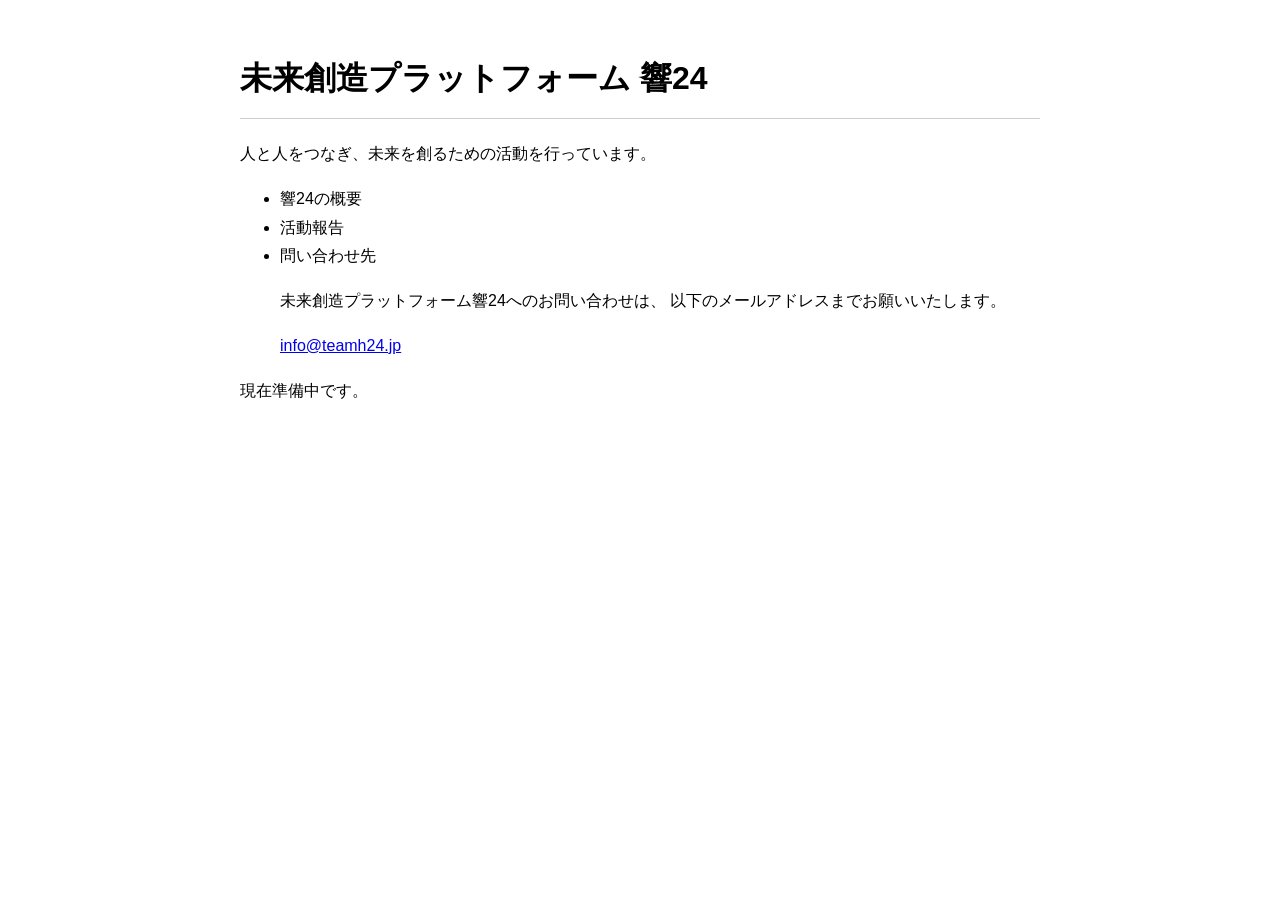
==== index.html @ a9df4971 "Update index.html" ====
<!DOCTYPE html>
<html lang="ja">
<head>
<meta charset="utf-8">
<title>未来創造プラットフォーム 響24</title>
<style>
body {
  font-family: sans-serif;
  max-width: 800px;
  margin: 50px auto;
  padding: 0 20px;
  line-height: 1.8;
}
h1 {
  border-bottom: 1px solid #ccc;
  padding-bottom: 10px;
}
</style>
</head>
<body>

<h1>未来創造プラットフォーム 響24</h1>

<p>
人と人をつなぎ、未来を創るための活動を行っています。
</p>

<ul>
<li>響24の概要</li>
<li>活動報告</li>
<li>問い合わせ先</li>
<p>
未来創造プラットフォーム響24へのお問い合わせは、
以下のメールアドレスまでお願いいたします。
</p>
<p>
<a href="mailto:info@teamhbk24.jp">
info@teamh24.jp
</a>
</p>
</ul>

<p>
現在準備中です。
</p>

</body>
</html>
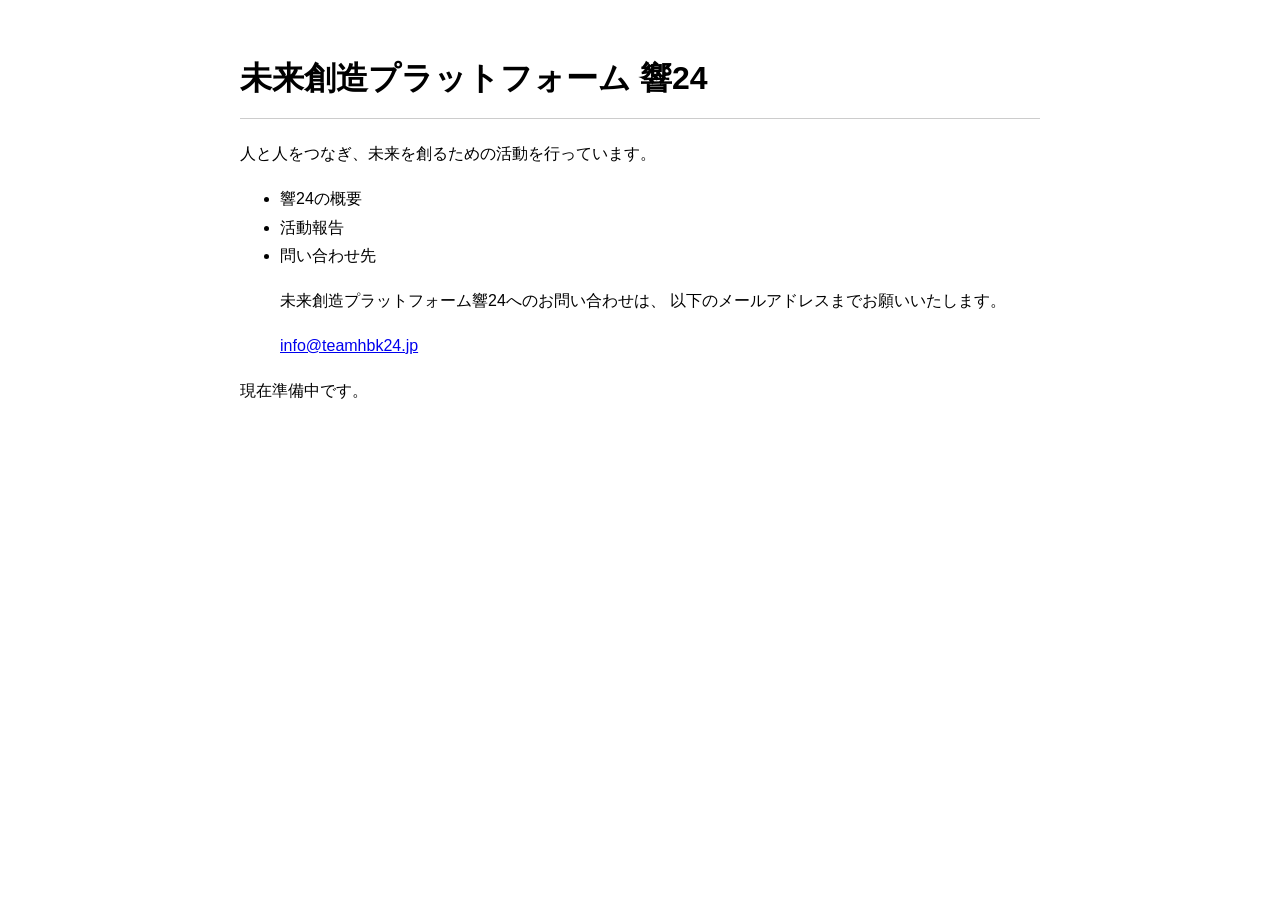
==== commit 0ad3cc65: "Update index.html" ====
--- a/index.html
+++ b/index.html
@@ -35,7 +35,7 @@
 </p>
 <p>
 <a href="mailto:info@teamhbk24.jp">
-info@teamh24.jp
+info@teamhbk24.jp
 </a>
 </p>
 </ul>
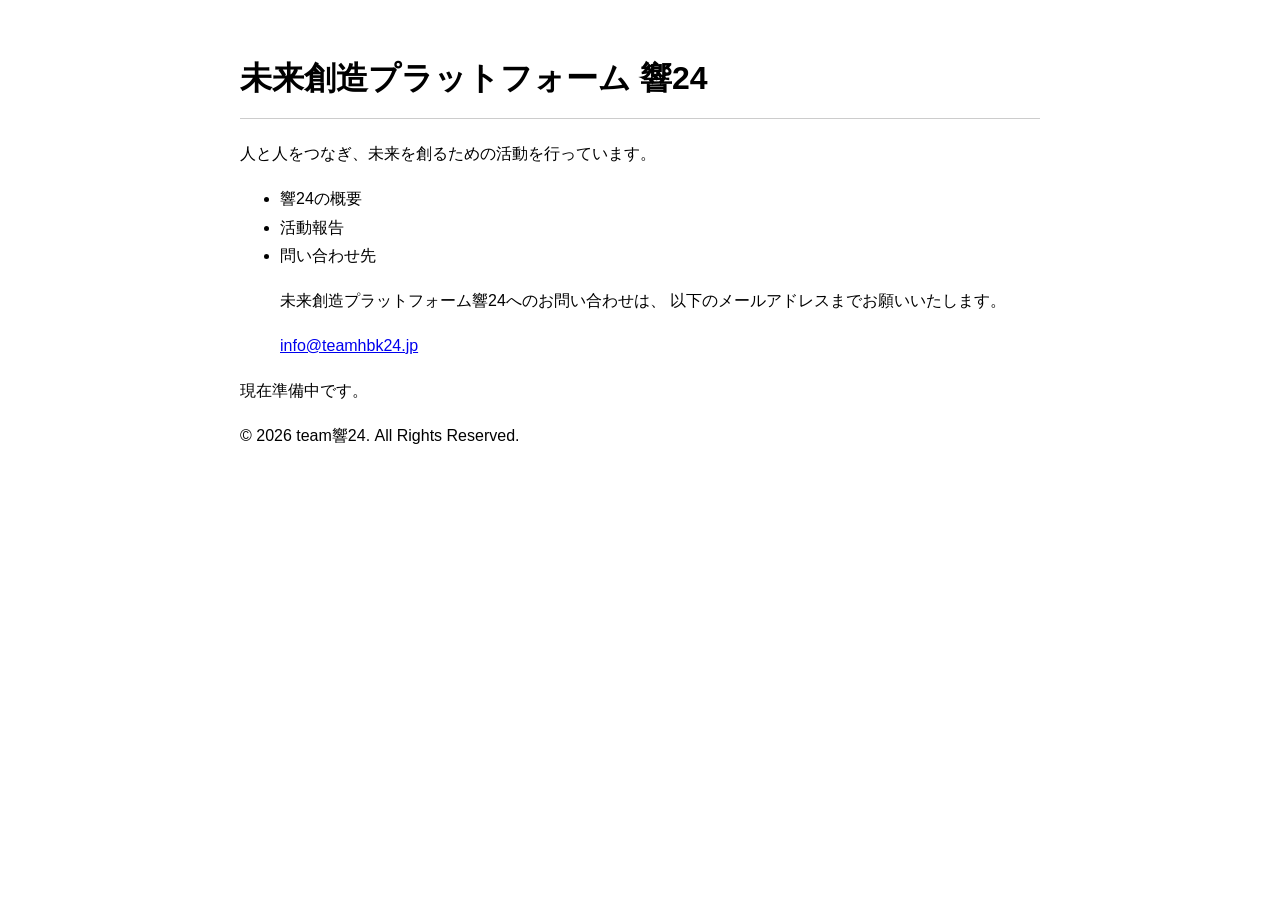
==== commit 75977ddb: "Update index.html" ====
--- a/index.html
+++ b/index.html
@@ -44,5 +44,9 @@
 現在準備中です。
 </p>
 
+<footer>
+  <p>© 2026 team響24. All Rights Reserved.</p>
+</footer>
+
 </body>
 </html>
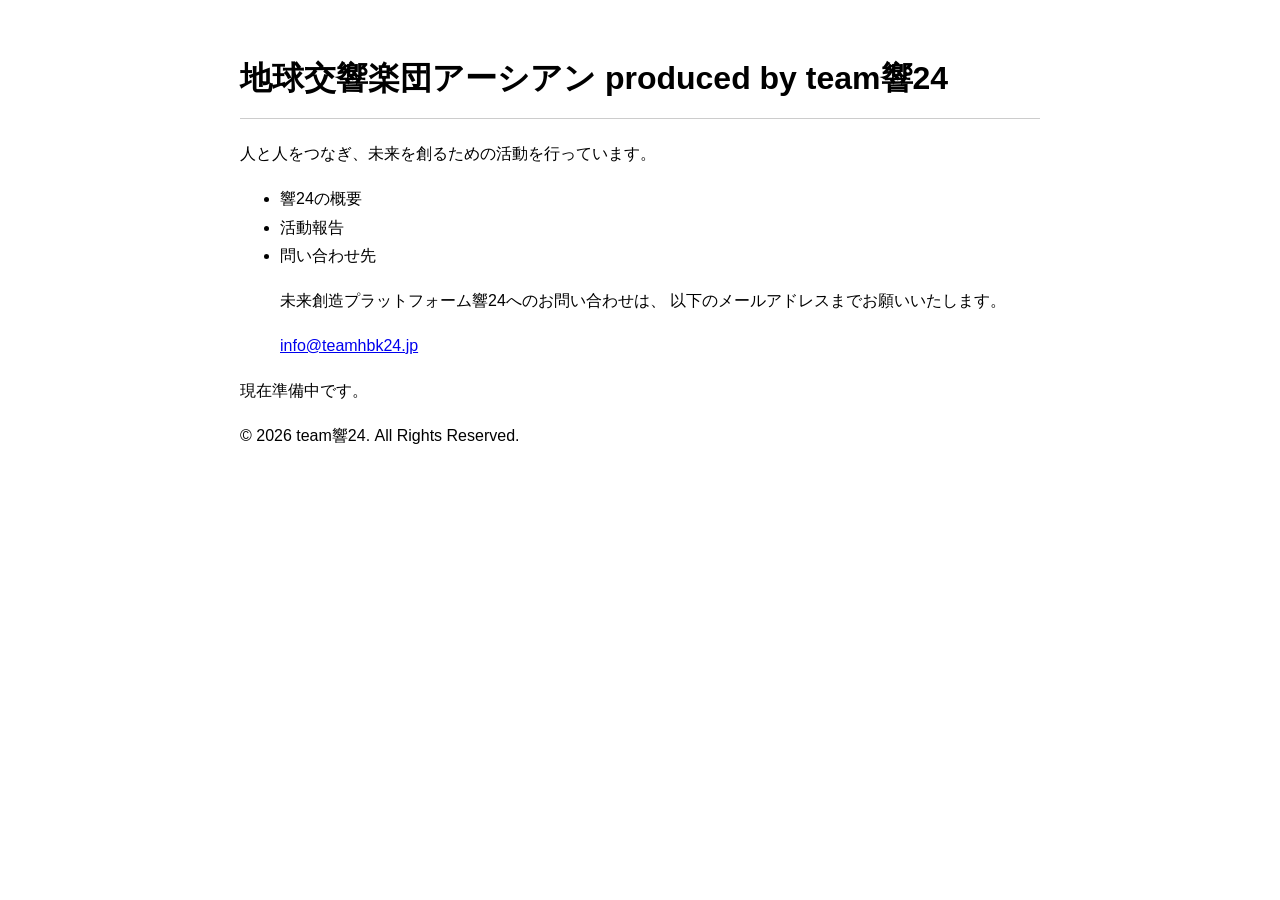
==== commit c7f743e2: "Update index.html" ====
--- a/index.html
+++ b/index.html
@@ -2,7 +2,7 @@
 <html lang="ja">
 <head>
 <meta charset="utf-8">
-<title>未来創造プラットフォーム 響24</title>
+<title>地球交響楽団アーシアン produced by team響24</title>
 <style>
 body {
   font-family: sans-serif;
@@ -19,7 +19,7 @@
 </head>
 <body>
 
-<h1>未来創造プラットフォーム 響24</h1>
+<h1>地球交響楽団アーシアン produced by team響24</h1>
 
 <p>
 人と人をつなぎ、未来を創るための活動を行っています。
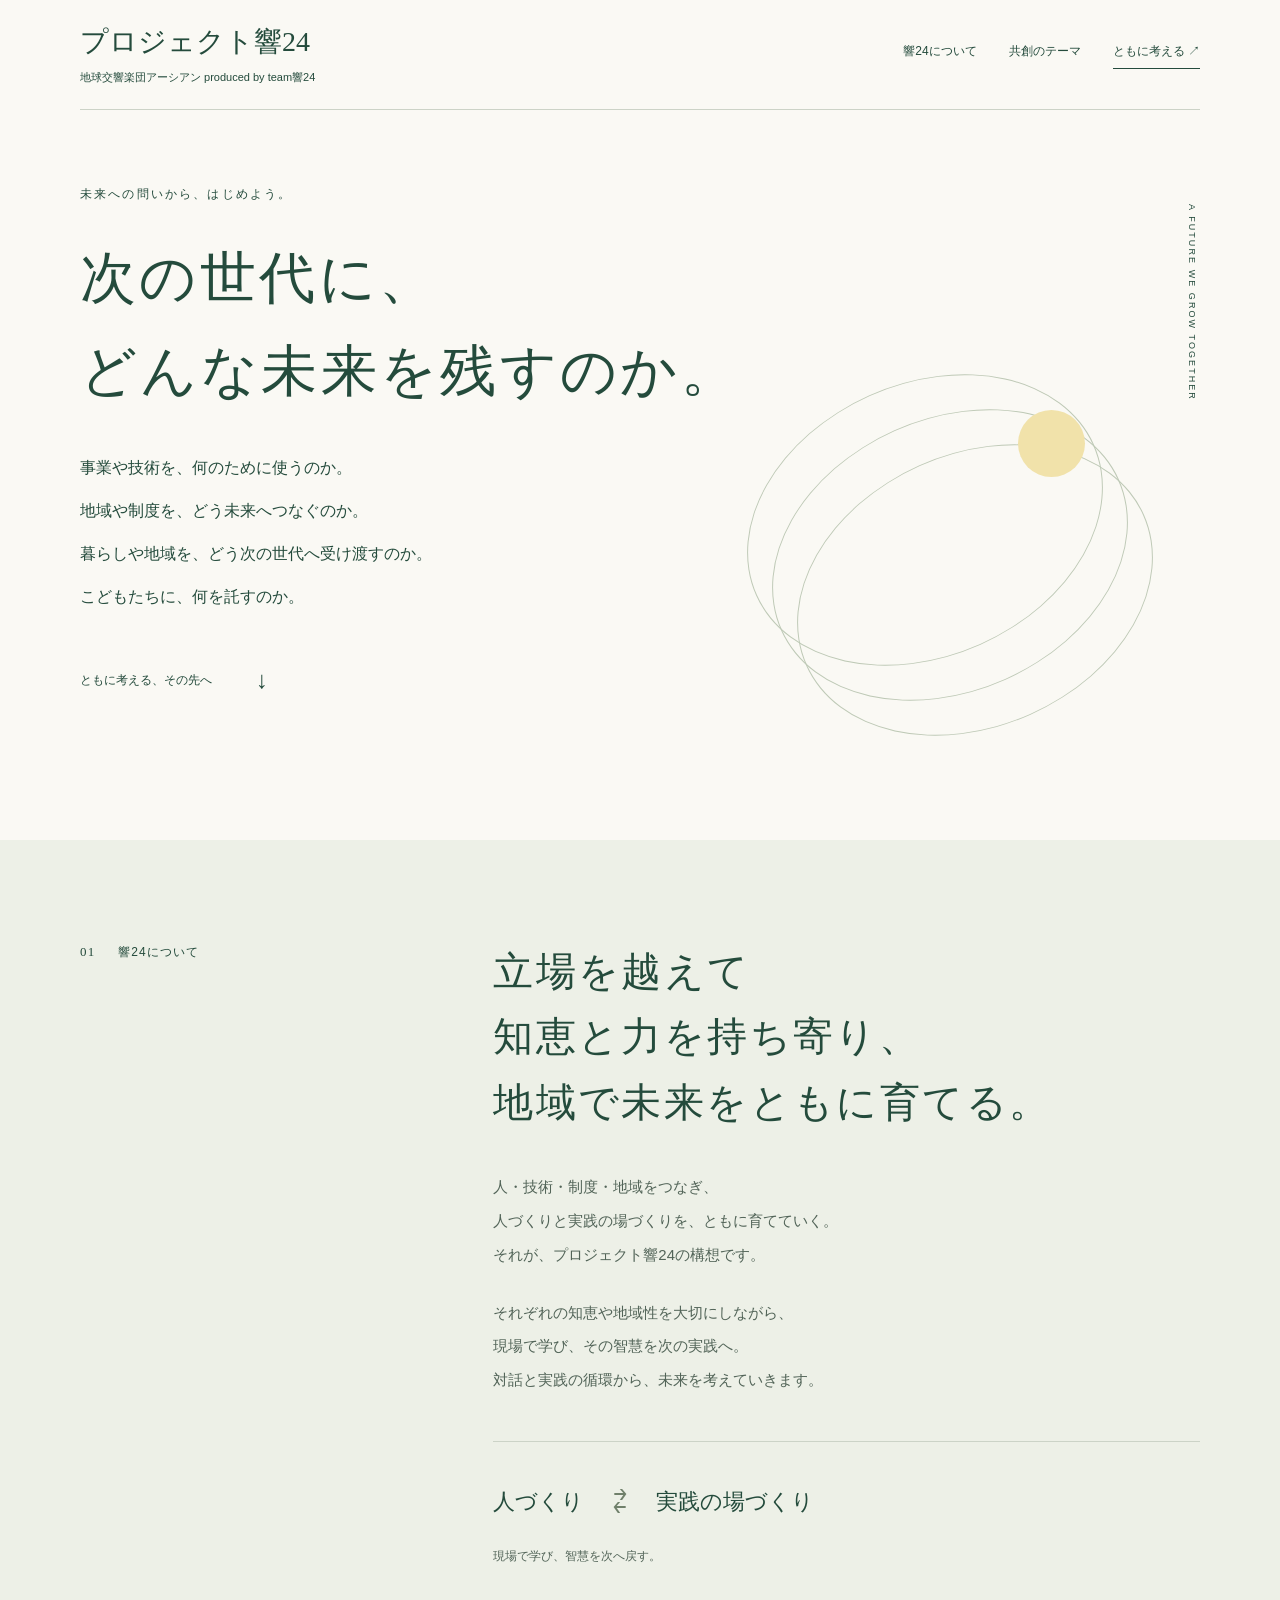
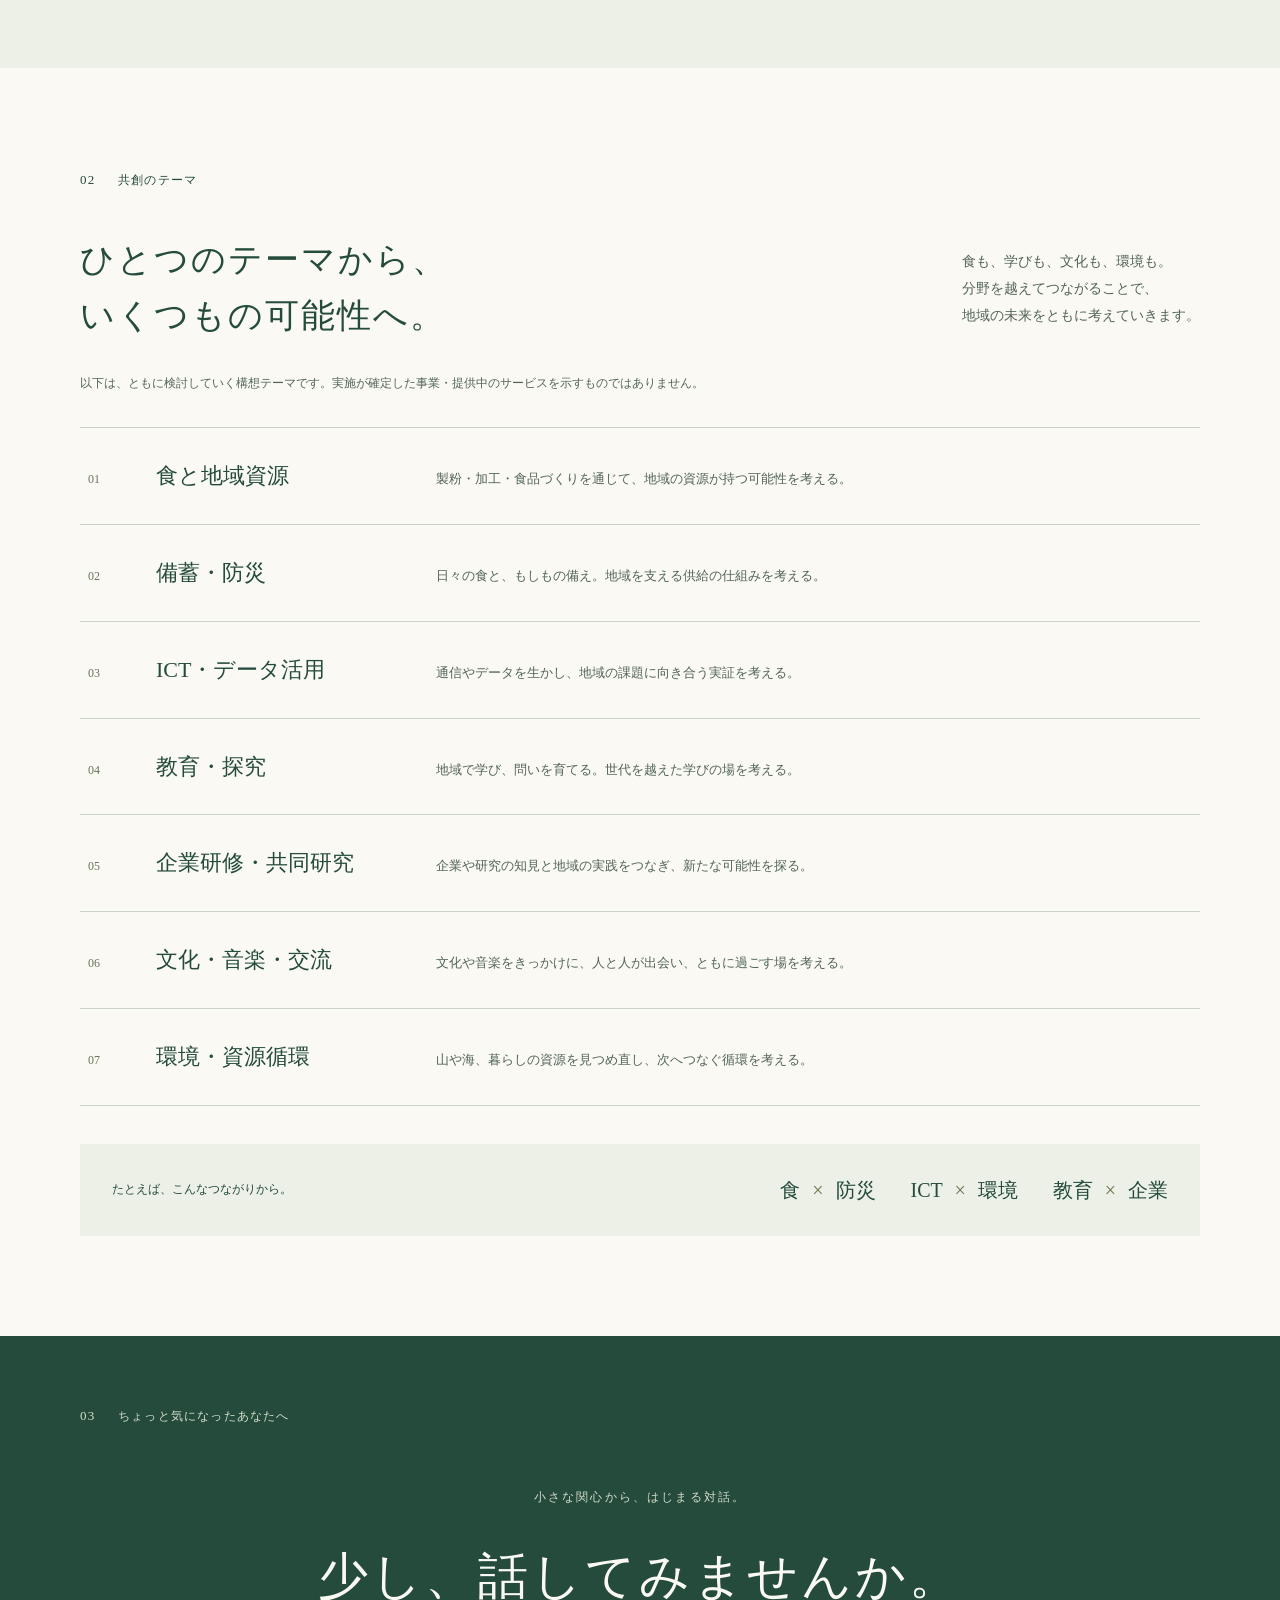
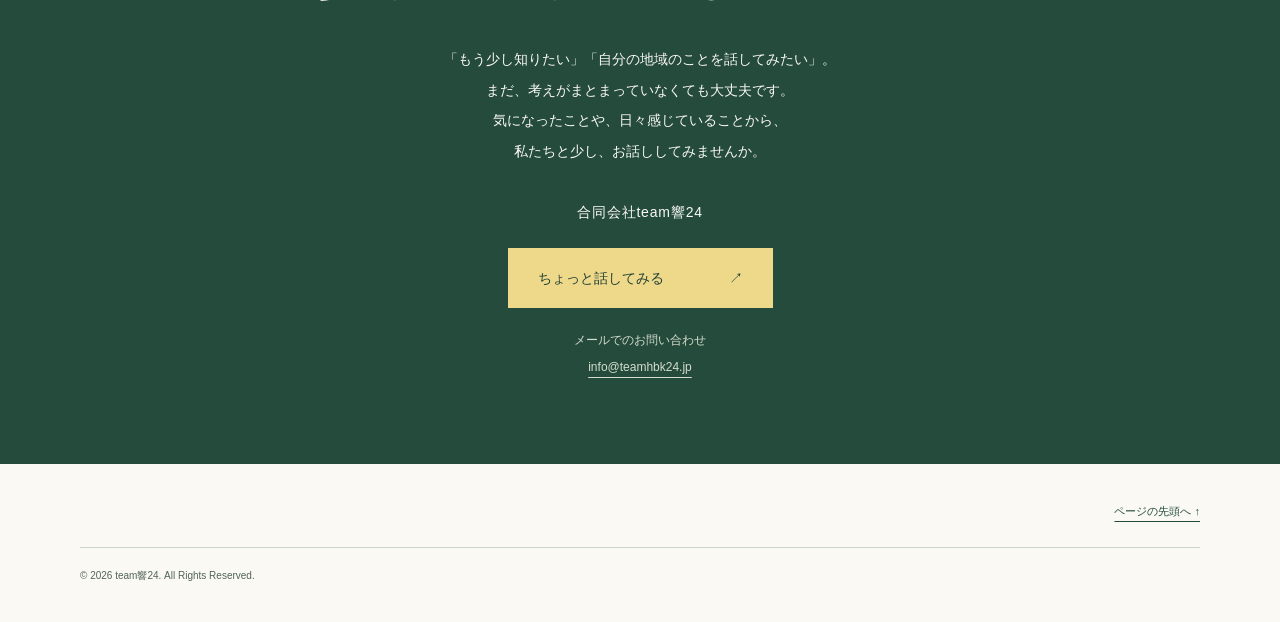
==== commit f7d13150: "Publish Hibiki24 one-page introduction and contact page" ====
--- a/index.html
+++ b/index.html
@@ -1,52 +1,64 @@
-<!DOCTYPE html>
+<!doctype html>
 <html lang="ja">
 <head>
-<meta charset="utf-8">
-<title>地球交響楽団アーシアン produced by team響24</title>
-<style>
-body {
-  font-family: sans-serif;
-  max-width: 800px;
-  margin: 50px auto;
-  padding: 0 20px;
-  line-height: 1.8;
-}
-h1 {
-  border-bottom: 1px solid #ccc;
-  padding-bottom: 10px;
-}
-</style>
+  <meta charset="utf-8">
+  <meta name="viewport" content="width=device-width, initial-scale=1">
+  <meta name="description" content="立場を越えて知恵と力を持ち寄り、地域で未来をともに育てる。プロジェクト響24の理念と、ともに考える共創のテーマ。">
+  <meta name="theme-color" content="#244b3c">
+  <title>プロジェクト響24 — 地域で未来をともに育てる。</title>
+  <link rel="stylesheet" href="style.css">
 </head>
 <body>
-
-<h1>地球交響楽団アーシアン produced by team響24</h1>
-
-<p>
-人と人をつなぎ、未来を創るための活動を行っています。
-</p>
-
-<ul>
-<li>響24の概要</li>
-<li>活動報告</li>
-<li>問い合わせ先</li>
-<p>
-未来創造プラットフォーム響24へのお問い合わせは、
-以下のメールアドレスまでお願いいたします。
-</p>
-<p>
-<a href="mailto:info@teamhbk24.jp">
-info@teamhbk24.jp
-</a>
-</p>
-</ul>
-
-<p>
-現在準備中です。
-</p>
-
-<footer>
-  <p>© 2026 team響24. All Rights Reserved.</p>
-</footer>
-
+  <a class="skip-link" href="#main">本文へ進む</a>
+  <header class="site-header wrap">
+    <a class="brand" href="#top" aria-label="プロジェクト響24 トップ"><span class="brand-title">プロジェクト響24</span><span class="brand-subtitle">地球交響楽団アーシアン <span>produced by team響24</span></span></a>
+    <nav aria-label="ページ内メニュー"><a href="#about">響24について</a><a href="#themes">共創のテーマ</a><a href="#join">ともに考える <span aria-hidden="true">↗</span></a></nav>
+  </header>
+  <main id="main">
+    <section class="hero wrap" id="top" aria-labelledby="hero-title">
+      <p class="eyebrow">未来への問いから、はじめよう。</p>
+      <h1 id="hero-title">次の世代に、<br>どんな未来を<br class="mobile-break">残すのか。</h1>
+      <div class="questions">
+        <p>事業や技術を、何のために使うのか。</p>
+        <p>地域や制度を、どう未来へつなぐのか。</p>
+        <p>暮らしや地域を、どう次の世代へ受け渡すのか。</p>
+        <p>こどもたちに、何を託すのか。</p>
+      </div>
+      <div class="ripple" aria-hidden="true"><span></span><span></span><span></span><i></i></div>
+      <a class="read-on" href="#about">ともに考える、その先へ <span aria-hidden="true">↓</span></a>
+      <span class="hero-side" aria-hidden="true">A FUTURE WE GROW TOGETHER</span>
+    </section>
+    <section class="about" id="about" aria-labelledby="about-title">
+      <div class="wrap about-grid">
+        <p class="section-label"><span>01</span> 響24について</p>
+        <div>
+          <h2 id="about-title">立場を越えて<br>知恵と力を持ち寄り、<br>地域で未来を<br class="mobile-break">ともに育てる。</h2>
+          <p class="body-copy">人・技術・制度・地域をつなぎ、<br>人づくりと実践の場づくりを、ともに育てていく。<br>それが、プロジェクト響24の構想です。</p>
+          <p class="body-copy">それぞれの知恵や地域性を大切にしながら、<br>現場で学び、その智慧を次の実践へ。<br>対話と実践の循環から、未来を考えていきます。</p>
+          <div class="cycle" aria-label="人づくりと実践の場づくりが循環する"><span>人づくり</span><span class="cycle-arrow" aria-hidden="true">⇄</span><span>実践の場づくり</span></div>
+          <p class="cycle-caption">現場で学び、智慧を次へ戻す。</p>
+        </div>
+      </div>
+    </section>
+    <section class="themes wrap" id="themes" aria-labelledby="themes-title">
+      <p class="section-label"><span>02</span> 共創のテーマ</p>
+      <div class="section-intro"><h2 id="themes-title">ひとつのテーマから、<br>いくつもの可能性へ。</h2><p>食も、学びも、文化も、環境も。<br>分野を越えてつながることで、<br>地域の未来をともに考えていきます。</p></div>
+      <p class="concept-note">以下は、ともに検討していく構想テーマです。実施が確定した事業・提供中のサービスを示すものではありません。</p>
+      <ol class="theme-list">
+        <li><span class="theme-number">01</span><h3>食と地域資源</h3><p>製粉・加工・食品づくりを通じて、地域の資源が持つ可能性を考える。</p></li>
+        <li><span class="theme-number">02</span><h3>備蓄・防災</h3><p>日々の食と、もしもの備え。地域を支える供給の仕組みを考える。</p></li>
+        <li><span class="theme-number">03</span><h3>ICT・データ活用</h3><p>通信やデータを生かし、地域の課題に向き合う実証を考える。</p></li>
+        <li><span class="theme-number">04</span><h3>教育・探究</h3><p>地域で学び、問いを育てる。世代を越えた学びの場を考える。</p></li>
+        <li><span class="theme-number">05</span><h3>企業研修・共同研究</h3><p>企業や研究の知見と地域の実践をつなぎ、新たな可能性を探る。</p></li>
+        <li><span class="theme-number">06</span><h3>文化・音楽・交流</h3><p>文化や音楽をきっかけに、人と人が出会い、ともに過ごす場を考える。</p></li>
+        <li><span class="theme-number">07</span><h3>環境・資源循環</h3><p>山や海、暮らしの資源を見つめ直し、次へつなぐ循環を考える。</p></li>
+      </ol>
+      <div class="crossing"><p>たとえば、こんなつながりから。</p><ul aria-label="分野を横断する構想例"><li>食 <span>×</span> 防災</li><li>ICT <span>×</span> 環境</li><li>教育 <span>×</span> 企業</li></ul></div>
+    </section>
+    <section class="join" id="join" aria-labelledby="join-title">
+      <div class="wrap join-inner"><p class="section-label"><span>03</span> ちょっと気になったあなたへ</p><p class="eyebrow">小さな関心から、はじまる対話。</p><h2 id="join-title">少し、話してみませんか。</h2><p>「もう少し知りたい」「自分の地域のことを話してみたい」。<br>まだ、考えがまとまっていなくても大丈夫です。<br>気になったことや、日々感じていることから、<br>私たちと少し、お話ししてみませんか。</p><p class="organization-name">合同会社team響24</p><a class="contact" href="mailto:info@teamhbk24.jp">ちょっと話してみる <span aria-hidden="true">↗</span></a><p class="contact-detail">メールでのお問い合わせ<br><a href="mailto:info@teamhbk24.jp">info@teamhbk24.jp</a></p></div>
+    </section>
+  </main>
+  <footer class="wrap site-footer"><a href="#top">ページの先頭へ ↑</a><small>© 2026 team響24. All Rights Reserved.</small></footer>
 </body>
 </html>
--- a/style.css
+++ b/style.css
@@ -0,0 +1,625 @@
+:root {
+  --paper:#faf9f4;
+  --ink:#244b3c;
+  --muted:#526458;
+  --line:#ccd3c7;
+  --green-light:#edf0e7;
+  --yellow:#eed98b;
+  --serif:"Yu Mincho","Hiragino Mincho ProN",serif;
+  --sans:"Hiragino Kaku Gothic ProN","Yu Gothic",Meiryo,sans-serif;
+}
+* {
+  box-sizing:border-box;
+}
+html {
+  scroll-behavior:smooth;
+  scroll-padding-top:24px;
+}
+body {
+  margin:0;
+  background:var(--paper);
+  color:var(--ink);
+  font-family:var(--sans);
+  font-size:15px;
+  line-height:1.9;
+}
+a {
+  color:inherit;
+  text-underline-offset:6px;
+}
+a:focus-visible {
+  outline:3px solid #9b6b17;
+  outline-offset:6px;
+}
+a:hover {
+  text-decoration-thickness:2px;
+}
+.wrap {
+  width:min(1120px,calc(100% - 96px));
+  margin-inline:auto;
+}
+.preview-note {
+  text-align:center;
+  padding:5px 16px;
+  background:#e8ebdf;
+  color:#485542;
+  font-size:11px;
+  letter-spacing:.1em;
+}
+.skip-link {
+  position:absolute;
+  top:-100px;
+  left:12px;
+  background:white;
+  padding:12px;
+  z-index:5;
+}
+.skip-link:focus {
+  top:12px;
+}
+.site-header {
+  display:flex;
+  align-items:center;
+  justify-content:space-between;
+  min-height:110px;
+  gap:32px;
+  border-bottom:1px solid var(--line);
+}
+.brand {
+  text-decoration:none;
+  display:flex;
+  align-items:center;
+  gap:16px;
+}
+.brand-mark {
+  font-family:var(--serif);
+  font-size:38px;
+  line-height:1;
+}
+.brand-mark span {
+  font-size:27px;
+  margin-left:3px;
+}
+.brand-caption {
+  font-size:9px;
+  letter-spacing:.17em;
+  max-width:85px;
+  line-height:1.8;
+}
+.site-header nav {
+  display:flex;
+  gap:32px;
+  font-size:12px;
+}
+.site-header nav a {
+  text-decoration:none;
+}
+.site-header nav a:hover {
+  text-decoration:underline;
+}
+.site-header nav a:last-child {
+  border-bottom:1px solid var(--ink);
+  padding-bottom:5px;
+}
+.hero {
+  position:relative;
+  padding-block:73px 40px;
+  min-height:730px;
+  isolation:isolate;
+}
+.eyebrow {
+  font-size:12px;
+  letter-spacing:.18em;
+  margin:0 0 26px;
+}
+h1,h2,h3,p {
+  margin-top:0;
+}
+h1,h2 {
+  font-family:var(--serif);
+  font-weight:500;
+  letter-spacing:.06em;
+  line-height:1.65;
+}
+h1 {
+  font-size:clamp(34px,4.4vw,60px);
+  margin-bottom:32px;
+}
+.questions {
+  font-family:var(--serif);
+  font-size:16px;
+  line-height:2.2;
+}
+.questions p {
+  margin-bottom:8px;
+}
+.read-on {
+  display:inline-flex;
+  align-items:center;
+  gap:44px;
+  font-size:12px;
+  margin-top:35px;
+  text-decoration:none;
+}
+.read-on span {
+  font-size:24px;
+}
+.hero-side {
+  position:absolute;
+  right:0;
+  top:94px;
+  writing-mode:vertical-rl;
+  font-size:9px;
+  letter-spacing:.23em;
+}
+.ripple {
+  position:absolute;
+  right:8%;
+  top:235px;
+  width:370px;
+  height:350px;
+  z-index:-1;
+  opacity:.7;
+}
+.ripple span {
+  position:absolute;
+  inset:0;
+  border:1px solid #a6b69d;
+  border-radius:50%;
+  transform:rotate(-24deg) scaleY(.78);
+}
+.ripple span:nth-child(2) {
+  inset:35px -25px -35px 25px;
+}
+.ripple span:nth-child(3) {
+  inset:70px -50px -70px 50px;
+}
+.ripple i {
+  position:absolute;
+  width:67px;
+  height:67px;
+  border-radius:50%;
+  background:var(--yellow);
+  top:65px;
+  right:25px;
+}
+.about {
+  background:var(--green-light);
+  padding:100px 0;
+}
+.about-grid {
+  display:grid;
+  grid-template-columns:1fr 2fr;
+  gap:60px;
+}
+.section-label {
+  font-size:12px;
+  letter-spacing:.1em;
+  margin-bottom:40px;
+}
+.section-label>span {
+  display:inline-block;
+  font-family:Georgia,serif;
+  margin-right:18px;
+  font-size:13px;
+}
+.about h2 {
+  font-size:clamp(28px,3.1vw,41px);
+  margin-bottom:34px;
+}
+.body-copy {
+  color:var(--muted);
+  line-height:2.25;
+  margin-bottom:24px;
+}
+.cycle {
+  display:flex;
+  align-items:center;
+  gap:28px;
+  border-top:1px solid var(--line);
+  padding-top:30px;
+  margin-top:44px;
+  font-family:var(--serif);
+  font-size:22px;
+}
+.cycle-arrow {
+  font-family:var(--sans);
+  color:#70806b;
+  font-size:32px;
+}
+.cycle-caption {
+  font-size:12px;
+  color:var(--muted);
+  margin:12px 0 0;
+}
+.themes {
+  padding-block:100px;
+}
+.section-intro {
+  display:flex;
+  align-items:center;
+  justify-content:space-between;
+  gap:40px;
+  margin-bottom:28px;
+}
+.section-intro h2 {
+  font-size:34px;
+  margin:0;
+}
+.section-intro>p {
+  color:var(--muted);
+  font-size:14px;
+  margin:0;
+}
+.concept-note {
+  font-size:12px;
+  color:var(--muted);
+  margin-bottom:32px;
+  max-width:680px;
+}
+.theme-list {
+  padding:0;
+  margin:0;
+  list-style:none;
+  border-top:1px solid var(--line);
+}
+.theme-list li {
+  display:grid;
+  grid-template-columns:48px 260px 1fr;
+  gap:20px;
+  align-items:baseline;
+  padding:27px 8px;
+  border-bottom:1px solid var(--line);
+}
+.theme-number {
+  font-family:Georgia,serif;
+  font-size:12px;
+  color:#667659;
+}
+.theme-list h3 {
+  font-family:var(--serif);
+  font-weight:500;
+  font-size:22px;
+  margin:0;
+}
+.theme-list p {
+  font-size:13px;
+  color:var(--muted);
+  margin:0;
+}
+.crossing {
+  display:flex;
+  align-items:center;
+  justify-content:space-between;
+  background:var(--green-light);
+  padding:27px 32px;
+  margin-top:38px;
+  gap:24px;
+}
+.crossing p {
+  font-size:12px;
+  margin:0;
+}
+.crossing ul {
+  display:flex;
+  gap:35px;
+  list-style:none;
+  padding:0;
+  margin:0;
+  font-family:var(--serif);
+  font-size:20px;
+}
+.crossing li {
+  white-space:nowrap;
+}
+.crossing span {
+  color:#68774e;
+  padding-inline:7px;
+}
+.join {
+  background:var(--ink);
+  color:#faf9f4;
+  padding:68px 0 84px;
+}
+.join-inner {
+  text-align:center;
+}
+.join .section-label {
+  text-align:left;
+  margin-bottom:58px;
+  color:#d5ddcc;
+}
+.join .eyebrow {
+  color:#d6ddcd;
+}
+.join h2 {
+  font-size:clamp(30px,4vw,50px);
+  margin-bottom:26px;
+}
+.join-inner>p:not(.section-label):not(.eyebrow) {
+  font-size:14px;
+  line-height:2.2;
+}
+.contact {
+  display:inline-flex;
+  align-items:center;
+  gap:65px;
+  background:var(--yellow);
+  color:#244234;
+  padding:17px 30px;
+  margin-top:20px;
+  text-decoration:none;
+  font-size:14px;
+}
+.contact:hover {
+  background:#f6e6af;
+}
+.contact-detail {
+  margin:19px 0 0;
+  color:#d5ddcc;
+  font-size:12px!important;
+}
+.site-footer {
+  display:flex;
+  flex-wrap:wrap;
+  justify-content:space-between;
+  align-items:center;
+  gap:25px;
+  padding-block:37px;
+}
+.site-footer p {
+  font-size:11px;
+  margin:0;
+}
+.site-footer .footer-name {
+  font-family:var(--serif);
+  font-size:20px;
+  margin-bottom:3px;
+}
+.site-footer>a {
+  font-size:11px;
+}
+.site-footer small {
+  font-size:10px;
+  color:var(--muted);
+  width:100%;
+  border-top:1px solid var(--line);
+  padding-top:18px;
+}
+.mobile-break {
+  display:none;
+}
+@media(min-width:1500px) {
+  .hero {
+    min-height:780px;
+  }
+}
+@media(max-width:900px) {
+  .wrap {
+    width:calc(100% - 56px);
+  }
+  .brand-caption {
+    display:none;
+  }
+  .site-header nav {
+    gap:20px;
+  }
+  .ripple {
+    right:5%;
+    top:300px;
+    width:270px;
+    height:270px;
+    opacity:.4;
+  }
+  .about-grid {
+    grid-template-columns:1fr;
+    gap:0;
+  }
+  .about h2 {
+    font-size:34px;
+  }
+  .section-intro {
+    align-items:flex-start;
+    flex-direction:column;
+    gap:20px;
+  }
+  .theme-list li {
+    grid-template-columns:30px 220px 1fr;
+    gap:12px;
+  }
+  .crossing {
+    align-items:flex-start;
+    flex-direction:column;
+  }
+}
+@media(max-width:600px) {
+  .wrap {
+    width:calc(100% - 40px);
+  }
+  .site-header {
+    min-height:89px;
+    gap:14px;
+  }
+  .brand-mark {
+    font-size:30px;
+  }
+  .brand-mark span {
+    font-size:22px;
+  }
+  .site-header nav {
+    gap:15px;
+    font-size:11px;
+  }
+  .site-header nav a:first-child {
+    display:none;
+  }
+  .hero {
+    padding-top:50px;
+    min-height:720px;
+  }
+  .hero h1 {
+    font-size:36px;
+    line-height:1.7;
+    letter-spacing:.025em;
+  }
+  .mobile-break {
+    display:block;
+  }
+  .questions {
+    font-size:13px;
+    line-height:2.15;
+  }
+  .questions p {
+    margin-bottom:13px;
+  }
+  .hero .eyebrow {
+    font-size:11px;
+  }
+  .hero-side {
+    display:none;
+  }
+  .ripple {
+    top:440px;
+    right:45px;
+    width:190px;
+    height:180px;
+    opacity:.35;
+  }
+  .ripple i {
+    width:43px;
+    height:43px;
+    top:20px;
+  }
+  .read-on {
+    margin-top:54px;
+  }
+  .about,.themes {
+    padding-block:65px;
+  }
+  .section-label {
+    margin-bottom:30px;
+  }
+  .about h2 {
+    font-size:28px;
+    line-height:1.8;
+  }
+  .body-copy {
+    font-size:13px;
+    line-height:2.2;
+  }
+  .body-copy br {
+    display:none;
+  }
+  .cycle {
+    font-size:18px;
+    gap:20px;
+  }
+  .cycle-arrow {
+    font-size:27px;
+  }
+  .section-intro h2 {
+    font-size:27px;
+  }
+  .section-intro>p {
+    font-size:13px;
+  }
+  .concept-note {
+    font-size:11px;
+  }
+  .theme-list li {
+    grid-template-columns:26px 1fr;
+    padding-block:23px;
+    gap:4px 12px;
+  }
+  .theme-list h3 {
+    font-size:21px;
+  }
+  .theme-list p {
+    grid-column:2;
+    font-size:12px;
+  }
+  .crossing {
+    padding:23px;
+    gap:14px;
+  }
+  .crossing ul {
+    gap:18px;
+    font-size:15px;
+    flex-wrap:wrap;
+  }
+  .crossing span {
+    padding-inline:2px;
+  }
+  .join {
+    padding-block:48px 60px;
+  }
+  .join .section-label {
+    margin-bottom:46px;
+  }
+  .join-inner>p:not(.section-label):not(.eyebrow) {
+    font-size:13px;
+  }
+  .join-inner>p br {
+    display:none;
+  }
+  .join .contact-detail br {
+    display:block;
+  }
+  .contact {
+    gap:32px;
+    padding:16px 24px;
+    font-size:13px;
+  }
+  .site-footer {
+    align-items:flex-start;
+  }
+  .site-footer p {
+    font-size:10px;
+  }
+  .site-footer>a {
+    font-size:10px;
+  }
+}
+@media(prefers-reduced-motion:reduce) {
+  html {
+    scroll-behavior:auto;
+  }
+}
+
+/* Project identity and a brief introduction in section 03. */
+.brand {
+  display: flex;
+  flex-direction: column;
+  align-items: flex-start;
+  gap: 5px;
+  min-width: 0;
+}
+.brand-title {
+  font-family: var(--serif);
+  font-size: 28px;
+  line-height: 1.5;
+}
+.brand-subtitle {
+  font-size: 11px;
+  line-height: 1.8;
+}
+.brand-subtitle span { display: inline-block; }
+.join-inner > .organization-name {
+  margin: 30px 0 0;
+  font-size: 16px;
+  letter-spacing: .06em;
+}
+.site-footer { justify-content: flex-end; }
+@media (max-width: 900px) {
+  .site-header {
+    flex-wrap: wrap;
+    gap: 18px;
+    padding-block: 22px;
+  }
+  .site-header nav { margin-left: auto; }
+}
+@media (max-width: 600px) {
+  .brand-title { font-size: 24px; }
+  .brand-subtitle { font-size: 10px; }
+  .site-header nav { gap: 20px; }
+}
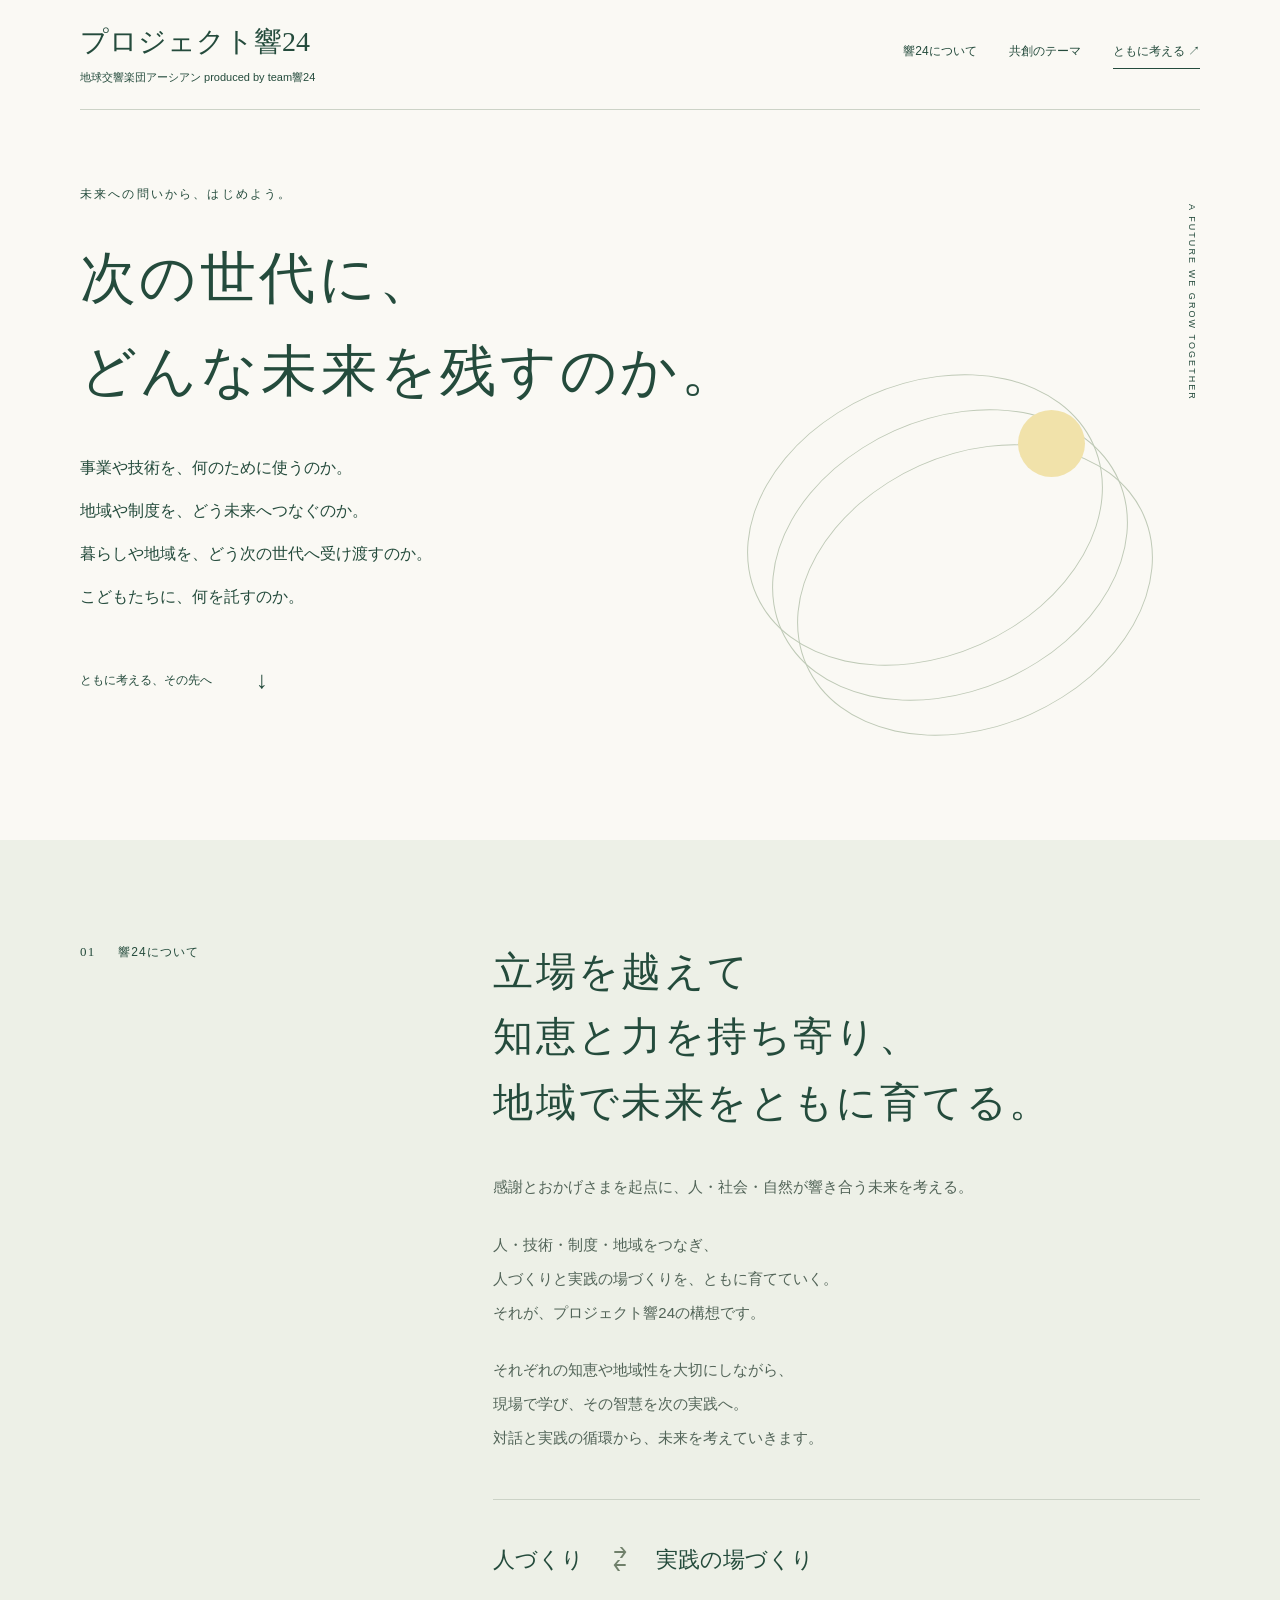
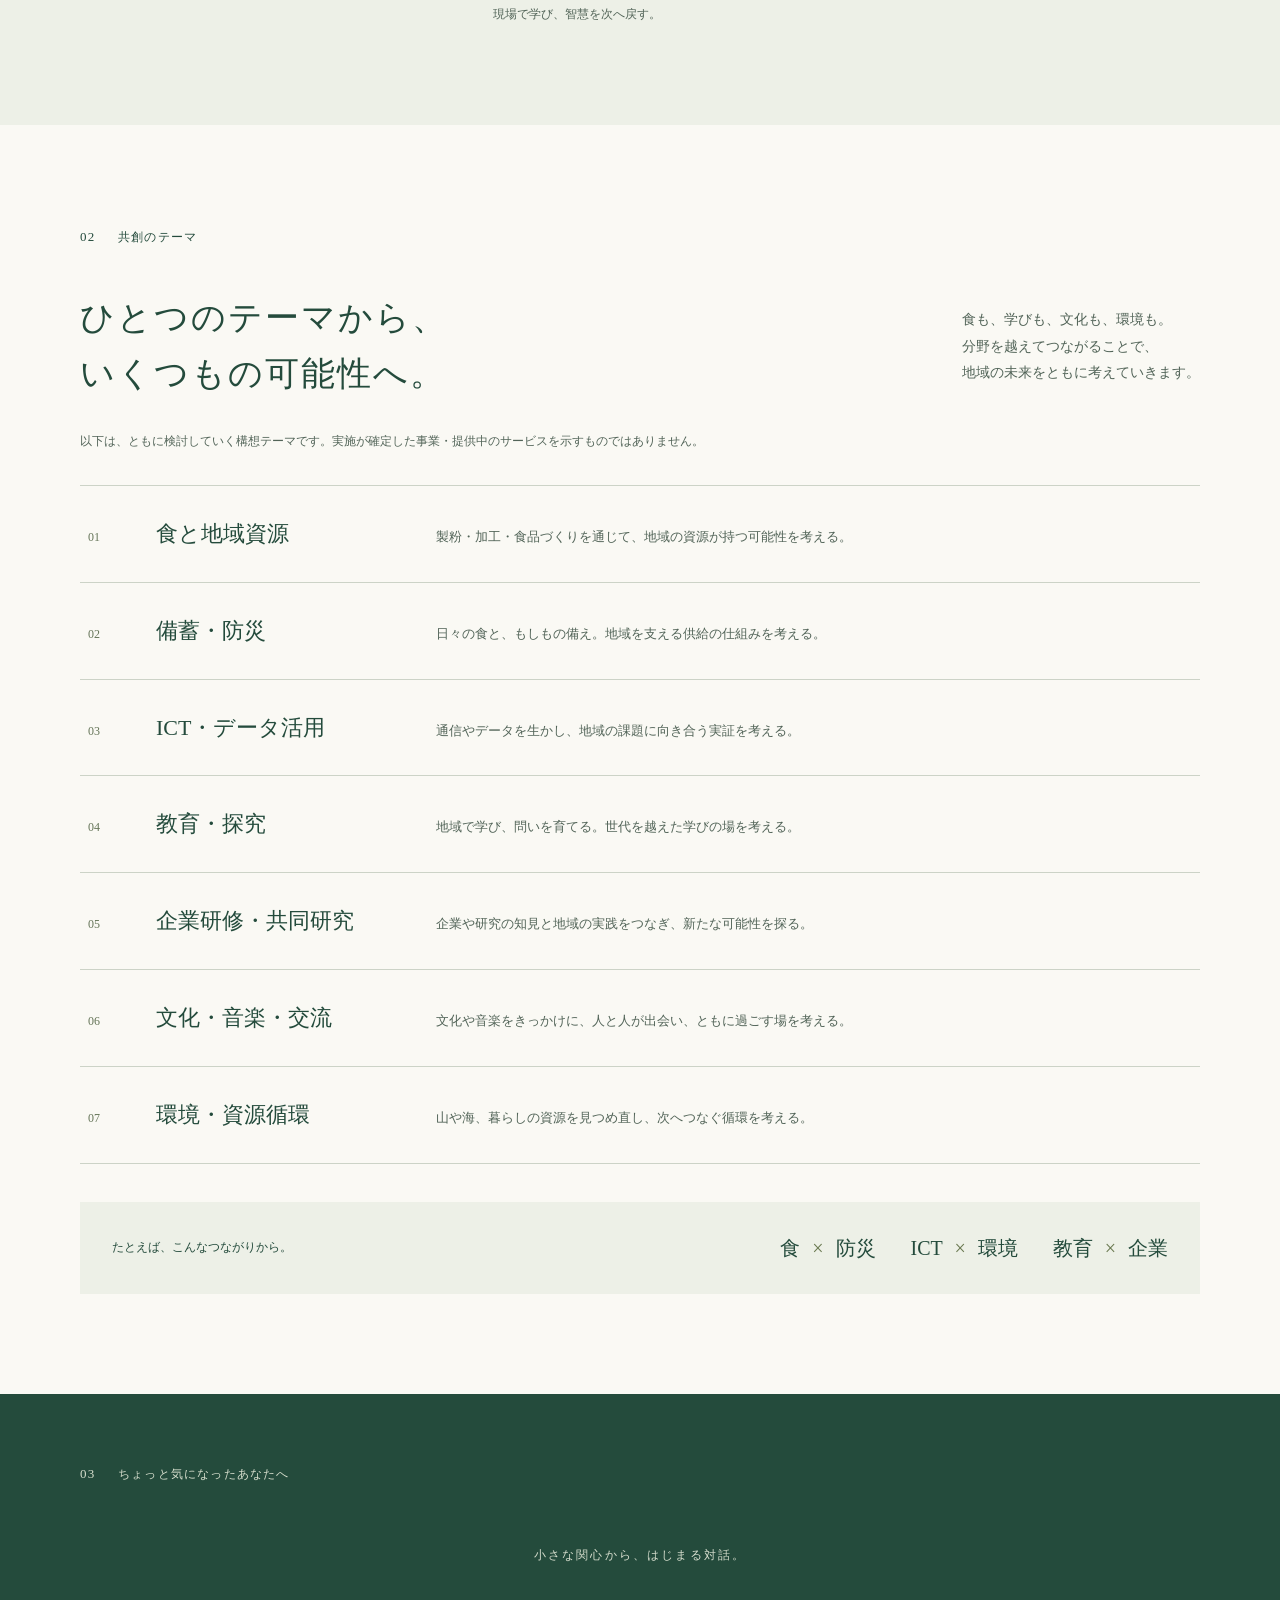
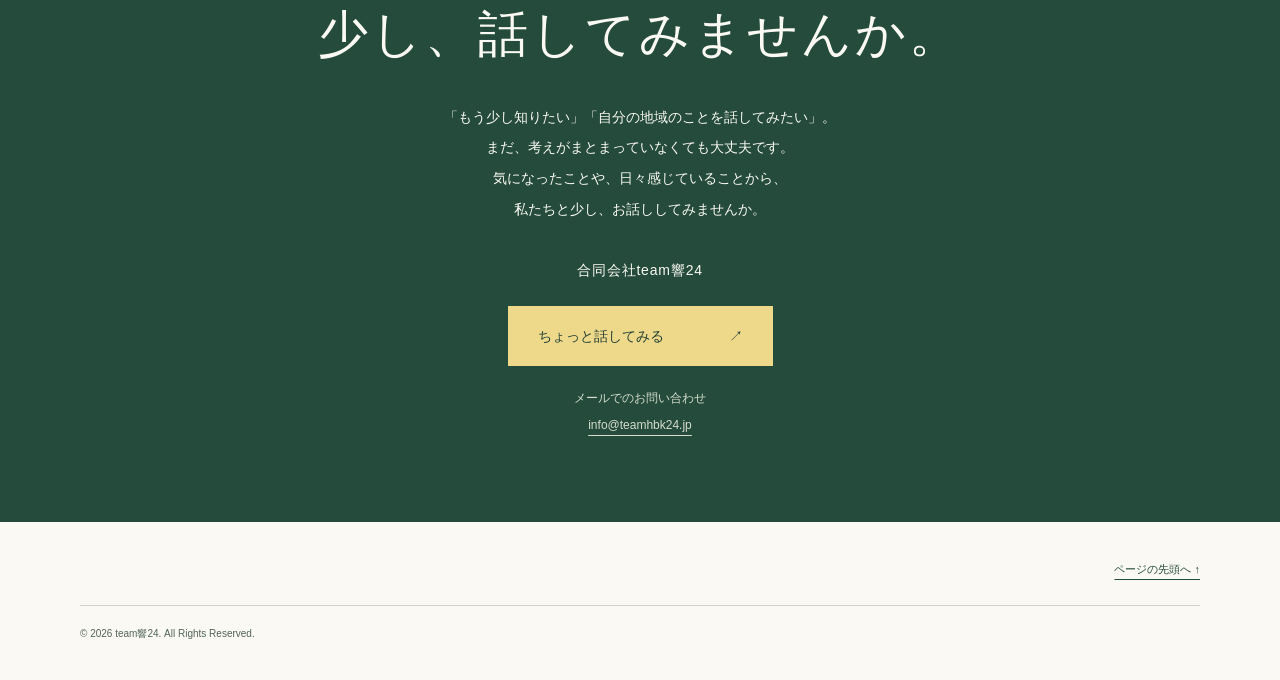
==== commit 3638538a: "響24についての冒頭に理念の一文を追加" ====
--- a/index.html
+++ b/index.html
@@ -33,6 +33,7 @@
         <p class="section-label"><span>01</span> 響24について</p>
         <div>
           <h2 id="about-title">立場を越えて<br>知恵と力を持ち寄り、<br>地域で未来を<br class="mobile-break">ともに育てる。</h2>
+          <p class="body-copy">感謝とおかげさまを起点に、人・社会・自然が響き合う未来を考える。</p>
           <p class="body-copy">人・技術・制度・地域をつなぎ、<br>人づくりと実践の場づくりを、ともに育てていく。<br>それが、プロジェクト響24の構想です。</p>
           <p class="body-copy">それぞれの知恵や地域性を大切にしながら、<br>現場で学び、その智慧を次の実践へ。<br>対話と実践の循環から、未来を考えていきます。</p>
           <div class="cycle" aria-label="人づくりと実践の場づくりが循環する"><span>人づくり</span><span class="cycle-arrow" aria-hidden="true">⇄</span><span>実践の場づくり</span></div>
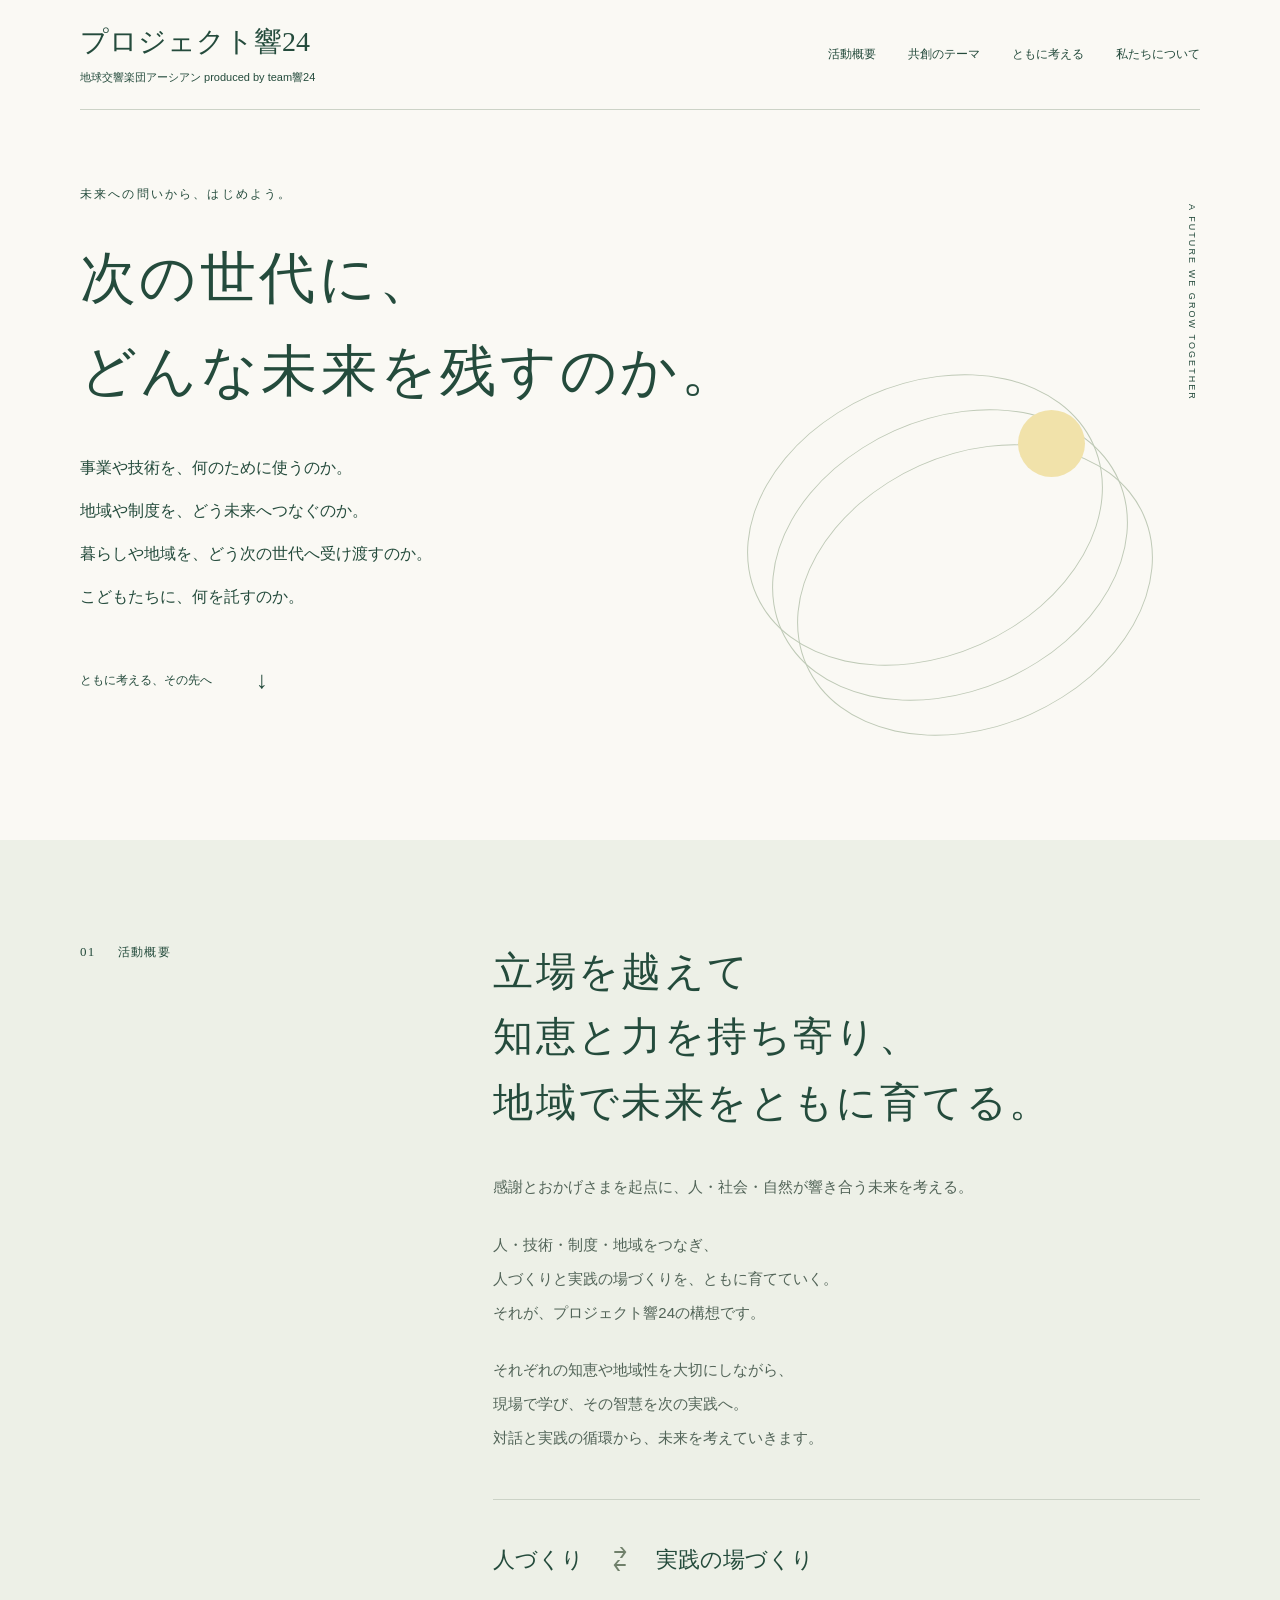
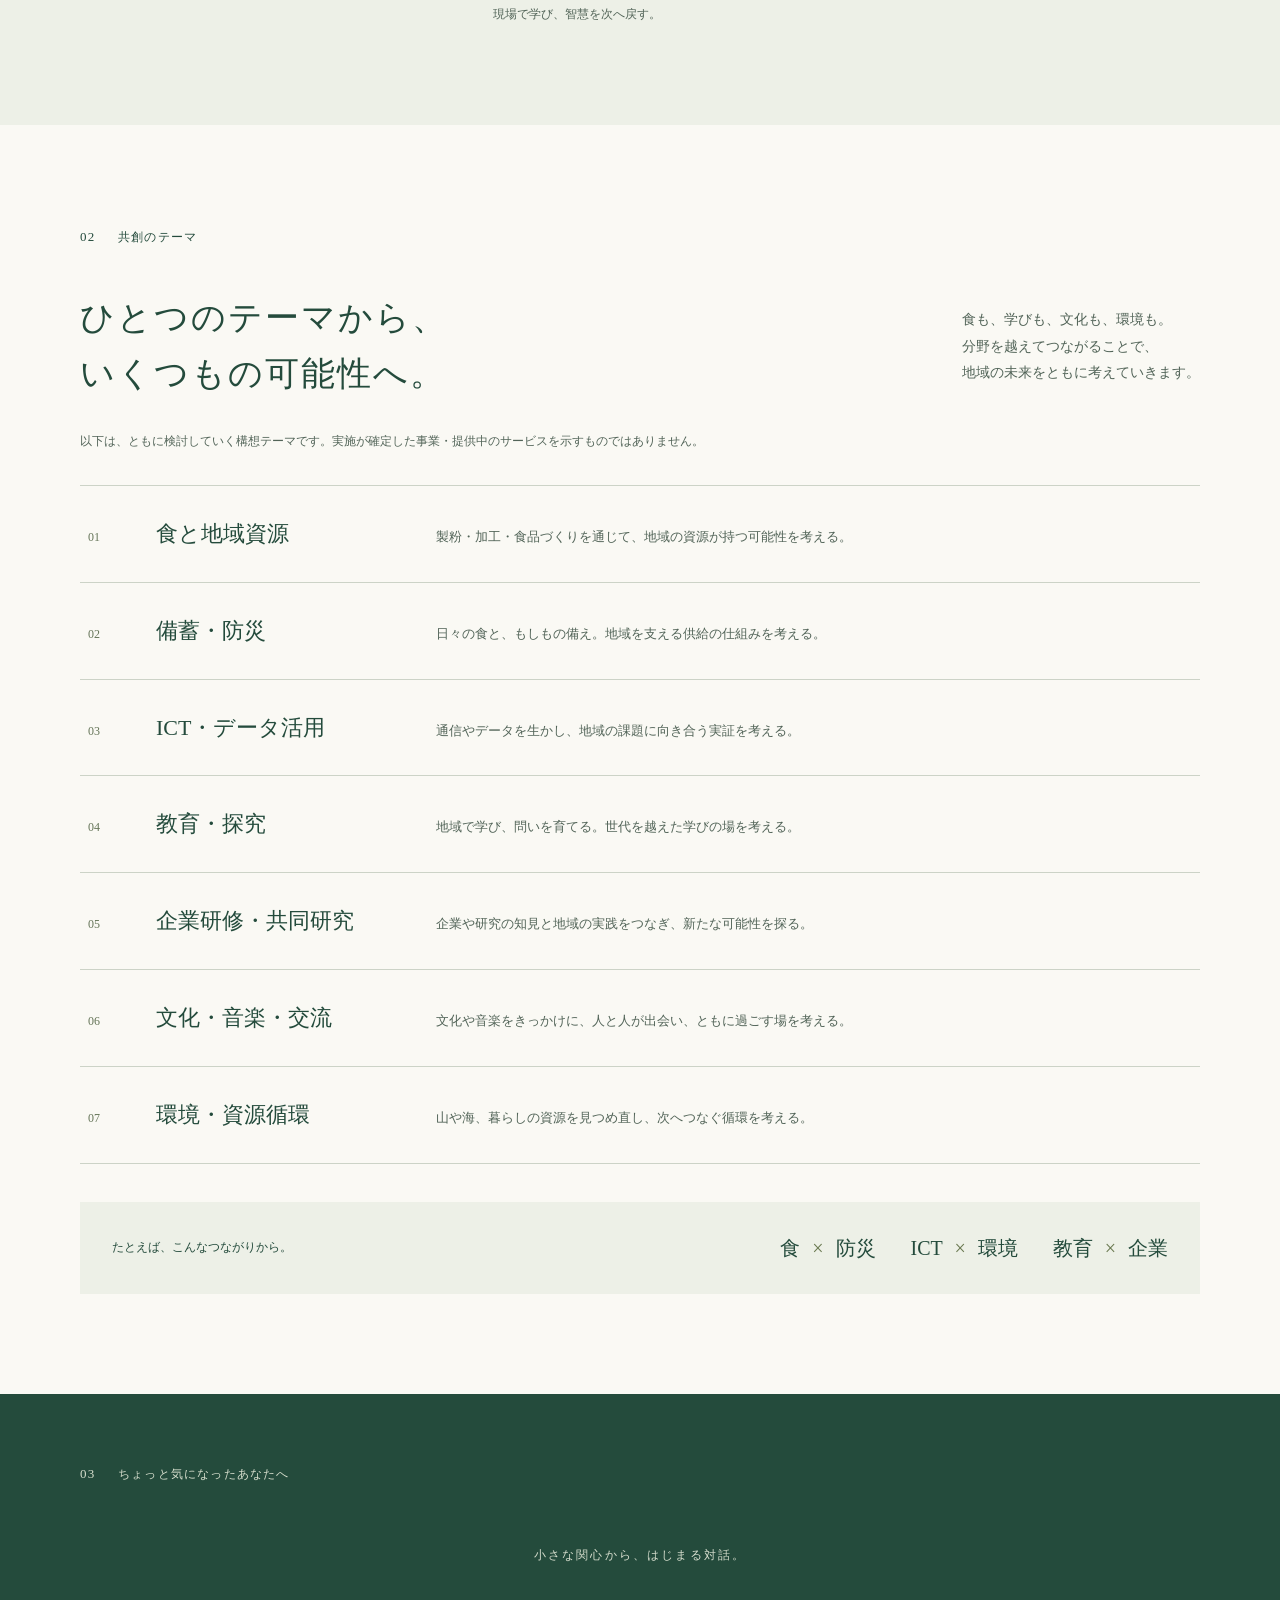
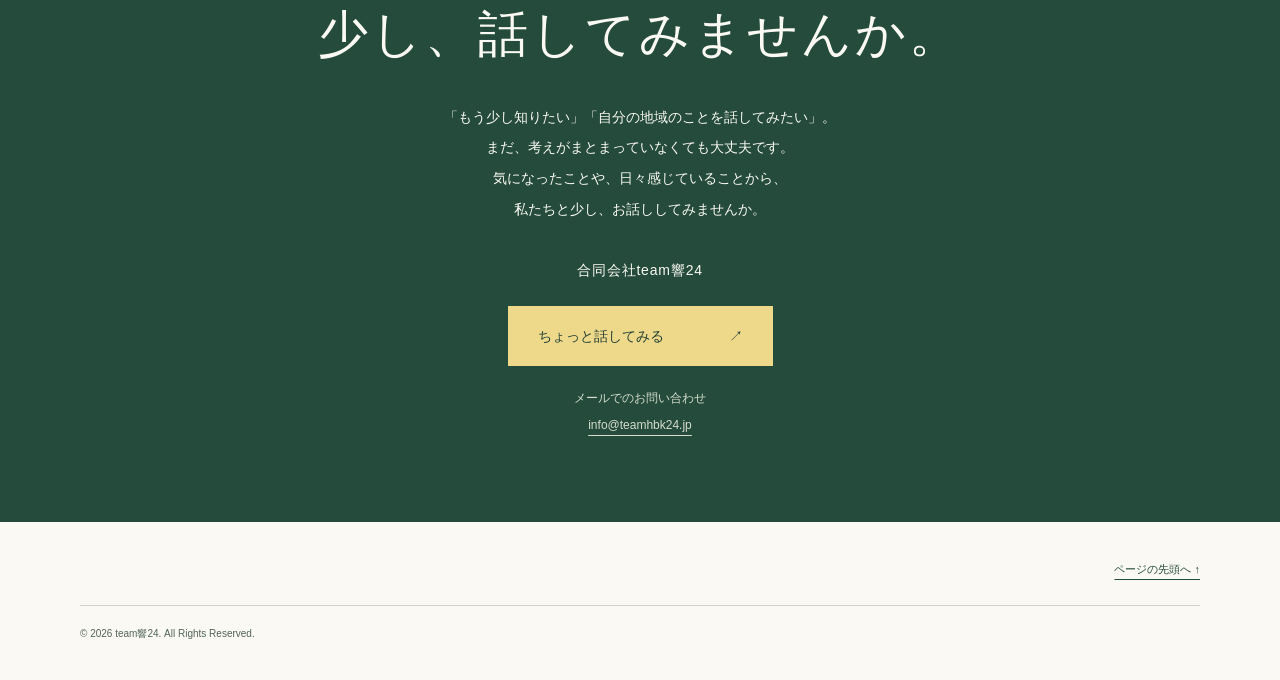
==== commit 74e99349: "team響24のMVVと自己紹介を公開しトップからの導線を追加" ====
--- a/index.html
+++ b/index.html
@@ -12,7 +12,7 @@
   <a class="skip-link" href="#main">本文へ進む</a>
   <header class="site-header wrap">
     <a class="brand" href="#top" aria-label="プロジェクト響24 トップ"><span class="brand-title">プロジェクト響24</span><span class="brand-subtitle">地球交響楽団アーシアン <span>produced by team響24</span></span></a>
-    <nav aria-label="ページ内メニュー"><a href="#about">響24について</a><a href="#themes">共創のテーマ</a><a href="#join">ともに考える <span aria-hidden="true">↗</span></a></nav>
+    <nav aria-label="メインメニュー"><a href="#about">活動概要</a><a href="#themes">共創のテーマ</a><a href="#join">ともに考える</a><a href="about/index.html">私たちについて</a></nav>
   </header>
   <main id="main">
     <section class="hero wrap" id="top" aria-labelledby="hero-title">
@@ -30,7 +30,7 @@
     </section>
     <section class="about" id="about" aria-labelledby="about-title">
       <div class="wrap about-grid">
-        <p class="section-label"><span>01</span> 響24について</p>
+        <p class="section-label"><span>01</span> 活動概要</p>
         <div>
           <h2 id="about-title">立場を越えて<br>知恵と力を持ち寄り、<br>地域で未来を<br class="mobile-break">ともに育てる。</h2>
           <p class="body-copy">感謝とおかげさまを起点に、人・社会・自然が響き合う未来を考える。</p>
--- a/style.css
+++ b/style.css
@@ -97,10 +97,7 @@
 .site-header nav a:hover {
   text-decoration:underline;
 }
-.site-header nav a:last-child {
-  border-bottom:1px solid var(--ink);
-  padding-bottom:5px;
-}
+
 .hero {
   position:relative;
   padding-block:73px 40px;
@@ -623,3 +620,6 @@
   .brand-subtitle { font-size: 10px; }
   .site-header nav { gap: 20px; }
 }
+
+.site-header nav { flex-wrap: wrap; }
+@media(max-width:600px) { .site-header nav { width:100%; gap:12px 18px; } .site-header nav a:first-child { display:inline; } }
